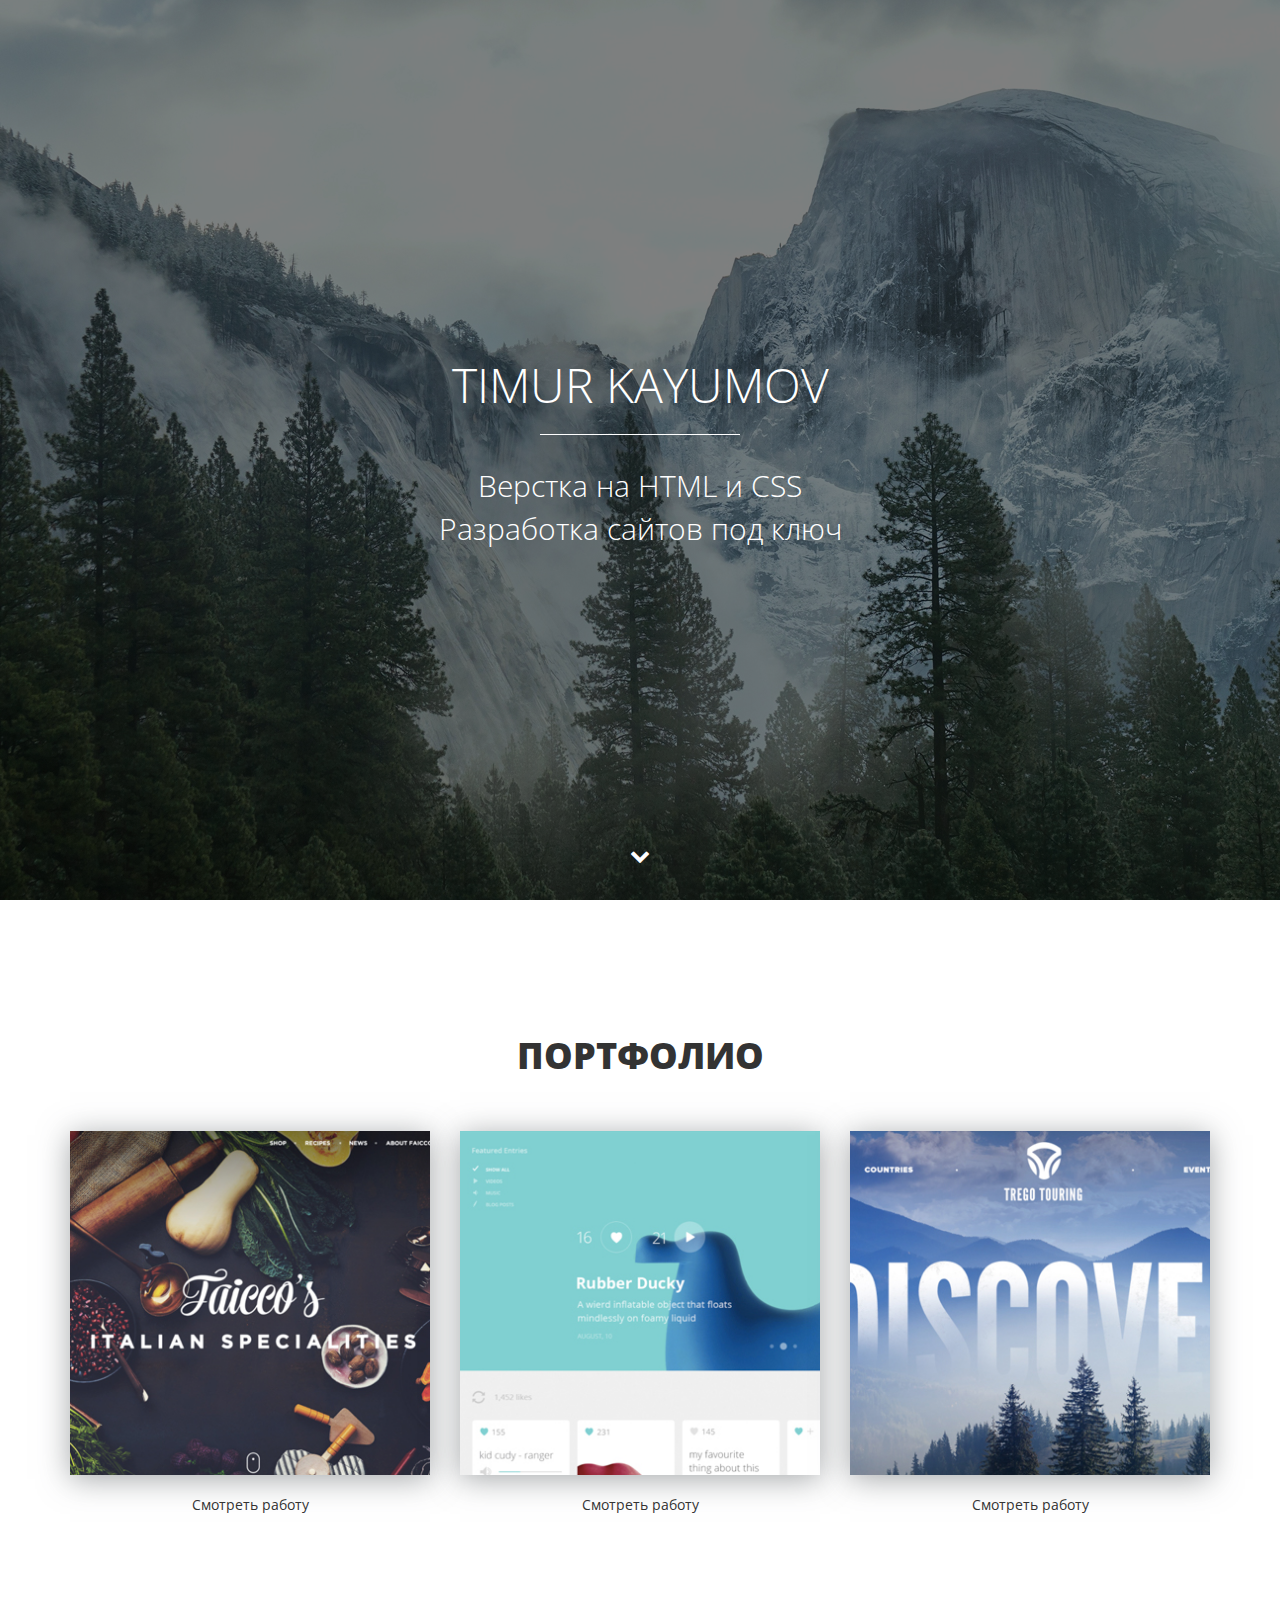
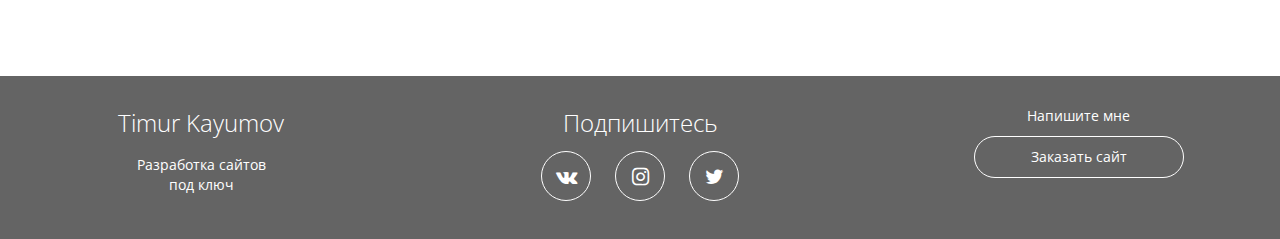
==== index.html @ f46b20b8 "Загрузка всех файлов и папок" ====
<!DOCTYPE html>
<html lang="ru">
  <head>
    <meta charset="utf-8">
    <meta http-equiv="X-UA-Compatible" content="IE=edge">
    <meta name="viewport" content="width=device-width, initial-scale=1">
    <!-- meta для соцсетей -->
    <meta property="og:url" content="">
    <meta property="og:type" content="website">
    <meta property="og:title" content="Тимур Каюмов - верстка сайтов на HTML и CSS">
    <meta property="og:image" content="">
    <meta property="og:description" content="Закажите разработку сайта без посредников от 5 990 рублей">
    <meta property="og:site_name" content="Портфолио верстальщика">
    <meta property="article:author" content="Тимур Каюмов">
    <!-- Заголовок сайта -->
    <title>Тимур Каюмов - Портфолио</title>
    <link rel="stylesheet" href="css/fontello.css">
    <link rel="stylesheet" href="css/fontello-embedded.css ">
    <link href="https://fonts.googleapis.com/css?family=Open+Sans:400,700&amp;subset=cyrillic" rel="stylesheet">
    <link href="css/bootstrap.min.css" rel="stylesheet">
    <link href="css/style.css" rel="stylesheet">
    <!-- Фавиконка -->
    <link rel="shortcut icon" type="image/x-icon" href="favicon.ico">
    <!--[if lt IE 9]>
      <script src="https://oss.maxcdn.com/html5shiv/3.7.3/html5shiv.min.js"></script>
      <script src="https://oss.maxcdn.com/respond/1.4.2/respond.min.js"></script>
    <![endif]-->
  </head>
  <body>
   <div class="main">
    <div class="main-overlay"></div>
     <div class="wrapper">
       <div class="main-header">
       <h1>Timur Kayumov</h1>
       <div class="main-line"></div>
       <p>Верстка на HTML и CSS <br>Разработка сайтов под ключ</p>
     </div>
     </div>
     <a class="main-down" href="#"><i class="icon-down"></i></a>
   </div>
    <div class="portfolio">
      <div class="container">
        <h2 class="section-header">Портфолио</h2>
        <div class="row">
          <div class="col-md-4">
            <div class="portfolio-block">
              <img src="img/portfolio/1.jpg" alt="Работа №1">
              <a data-toggle="modal" data-work='work-1' href="#work">Смотреть работу</a></div>
          </div>
          <div class="col-md-4">
            <div class="portfolio-block">
              <img src="img/portfolio/2.jpg" alt="Работа №2">
              <a data-toggle="modal" data-work='work-2' href="#work">Смотреть работу</a></div>
          </div>
          <div class="col-md-4">
            <div class="portfolio-block">
              <img src="img/portfolio/3.jpg" alt="Работа №3">
              <a data-toggle="modal" data-work='work-3' href="#work">Смотреть работу</a></div>
          </div>
        </div>
      </div>
    </div>

<div class="footer">
  <div class="container">
    <div class="row">
      <div class="col-md-3">
        <strong>Timur Kayumov</strong>
        <p>Разработка сайтов <br> под ключ</p>
      </div>
      <div class="col-md-6">
        <strong>Подпишитесь</strong>
        <div class="social-links">
          <a href="#"><i class="icon-vk"></i></a>
          <a href="#"><i class="icon-instagram"></i></a>
          <a href="#"><i class="icon-twitter"></i></a>
        </div>
      </div>
      <div class="col-md-3">
        <strrong>Напишите мне</strrong>
        <a href="https://vk.me/timon051098" class="offer-btn">Заказать сайт</a>
      </div>
    </div>
  </div>
</div>

<!-- Всплывающие окна -->

<div class="modal fade" id="work"role="dialog">
  <div class="modal-dialog" role="document">
    <div class="modal-content">
      <div class="modal-header">
        <button type="button" class="close" data-dismiss="modal" aria-label="Close"><span aria-hidden="true">&times;</span></button>
        <h4 class="modal-title">Описание проекта</h4>
      </div>
      <div class="modal-body">
        
      </div>
    </div>
  </div>
</div>


    <!-- jQuery (necessary for Bootstrap's JavaScript plugins) -->
    <script src="https://ajax.googleapis.com/ajax/libs/jquery/1.12.4/jquery.min.js"></script>
    <script src="js/bootstrap.min.js"></script>
    <script>
      $(function () {
        var link = $('a[data-toggle="modal"]');
        link.on ('click', function(event) {
          var work = $(this).attr('data-work');
          var modal = $('.modal');
          modal.find('.modal-body').load(work+'.html');
        });
      });
    </script>
  </body>
</html>
---- css/fontello-embedded.css ----
@font-face {
  font-family: 'fontello';
  src: url('../font/fontello.eot?77088580');
  src: url('../font/fontello.eot?77088580#iefix') format('embedded-opentype'),
       url('../font/fontello.svg?77088580#fontello') format('svg');
  font-weight: normal;
  font-style: normal;
}
@font-face {
  font-family: 'fontello';
  src: url('[data-uri]') format('woff'),
       url('[data-uri]') format('truetype');
}
/* Chrome hack: SVG is rendered more smooth in Windozze. 100% magic, uncomment if you need it. */
/* Note, that will break hinting! In other OS-es font will be not as sharp as it could be */
/*
@media screen and (-webkit-min-device-pixel-ratio:0) {
  @font-face {
    font-family: 'fontello';
    src: url('../font/fontello.svg?77088580#fontello') format('svg');
  }
}
*/
 
 [class^="icon-"]:before, [class*=" icon-"]:before {
  font-family: "fontello";
  font-style: normal;
  font-weight: normal;
  speak: none;
 
  display: inline-block;
  text-decoration: inherit;
  width: 1em;
  margin-right: .2em;
  text-align: center;
  /* opacity: .8; */
 
  /* For safety - reset parent styles, that can break glyph codes*/
  font-variant: normal;
  text-transform: none;
     
  /* fix buttons height, for twitter bootstrap */
  line-height: 1em;
 
  /* Animation center compensation - margins should be symmetric */
  /* remove if not needed */
  margin-left: .2em;
 
  /* you can be more comfortable with increased icons size */
  /* font-size: 120%; */
 
  /* Uncomment for 3D effect */
  /* text-shadow: 1px 1px 1px rgba(127, 127, 127, 0.3); */
}
.icon-down:before { content: '\e800'; } /* '' */
.icon-twitter:before { content: '\f099'; } /* '' */
.icon-instagram:before { content: '\f16d'; } /* '' */
.icon-vk:before { content: '\f189'; } /* '' */
---- css/style.css ----
body {
	font-family: 'Open Sans', sans-serif;
}
html {
	font-style: 10px;
}
a:active , a:visited, a:focus {
	outline: none;
	text-decoration: none;
}
.wrapper {
	display:table-cell;
	vertical-align:middle;
}
.main {
	position: relative;
	display:table;
	width: 100%;
	text-align: center;
	color: #fff;
	height: 100vh;
	background: #000 url(../img/main-bg.jpg) center center no-repeat;
}
.main-overlay{
	position: absolute;
	height: 100%;
	width: 100%;
	background-color: rgba(0,0,0,0.5);
}
.main-header{
	position: relative;
	z-index: 2;
}
.main p{
	font-size: 3rem;
	font-weight: 300;
}
.main h1{
	margin-bottom: 1.4rem;
	font-weight: 300;
	text-transform: uppercase;
	font-size: 4.8rem;
}

.main-line {
	margin: 0 auto;
	width: 200px;
	height: 1px;
	background-color: #fff;
}
.main-down {
	position: absolute;
	bottom: 2rem;
	display: inline-block;
	font-size: 2rem;
	width: 50px;
	height: 50px;
	border-radius: 50%;
	border: 1px solid transparent;
	line-height: 50px;
	left: 50%;
	margin-left: -25px;
	color:#fff;
	z-index: 4;
	transition: 0.2s;
}
.main-down:hover {
	color:#fff;
	border-color: #fff;
}

/*Секция с портфолио*/
.portfolio {
	padding: 10rem 0px;
	text-align: center;
}
.section-header {
	text-align: center;
	text-transform: uppercase;
	font-weight: 800;
	font-size: 3.6rem;
	margin-bottom: 5rem;
}
.portfolio img{
	width: 100%;
	max-width: 360px;
	box-shadow: 0px 4px 29px 0px rgba(87,92,97,0.54);
}
.portfolio a {
	display:block;
	margin: 2rem auto 6rem;
	color: #333;
	width: 17rem;
	border-bottom: 1px solid transparent;
}
.portfolio a:hover {
	text-decoration: none;
	border-bottom: 1px dotted #333; 
}

/*Footer*/

.footer {
	background-color: #646464;
	color: #fff;
	text-align: center;
	padding: 3rem 0px;
}
.footer strong {
	font-weight: 300;
	font-size: 2.4rem;
}
.social-links {
	margin-top: 1rem;
}
.social-links a{
	width: 5rem;
	height: 5rem;
	line-height: 5rem;
	display: inline-block;
	color: #fff;
	border: 1px solid #fff;
	border-radius: 50%;
	margin-left: 1rem;
	margin-right: 1rem;
	font-size: 2rem;
	transition: 0.2s;
}
.social-links a:hover {
	background-color: #fff;
	color: #646464;
}
.offer-btn {
	display: block;
	width: 80%;
	max-width: 300px;
	margin:1rem auto;
	border: 1px solid #fff;
	padding-top: 1rem;
	padding-bottom: 1rem; 
	color:#fff;
	border-radius: 100px;
	transition: 0.2s;
}
.offer-btn:hover {
	text-decoration: none;
	background: #fff;
	color: #646464;
}
.modal img {
	width: 100%;
}
.modal-title{
	font-weight: 800;
	font-size: 2rem;
}
.modal-btn {
	display: block;
	border: 3px solid #333;
	padding: 10px 20px;
	color:#333;
	border-radius: 5px;
}
.modal-btn:hover{
	background-color: #333;
	color:#fff;
	text-decoration: none;
}
.close {
	background-color: transparent;
	border: none;
	font-size: 2.5rem;
	position: absolute;
	right: 2rem;
	top: 1rem;
}
@media (min-width:0px;) and (max-width: 767px)
{html{
	font-size: 7px;
	}
	.footer strong {
		margin-top: 3rem 0 2rem;
		display: inline-block;
	}
}

@media (min-width:768px;) and (max-width: 991px) {
	.footer strong {
		margin:3rem 0 2rem;
		display: inline-block;
	}
}
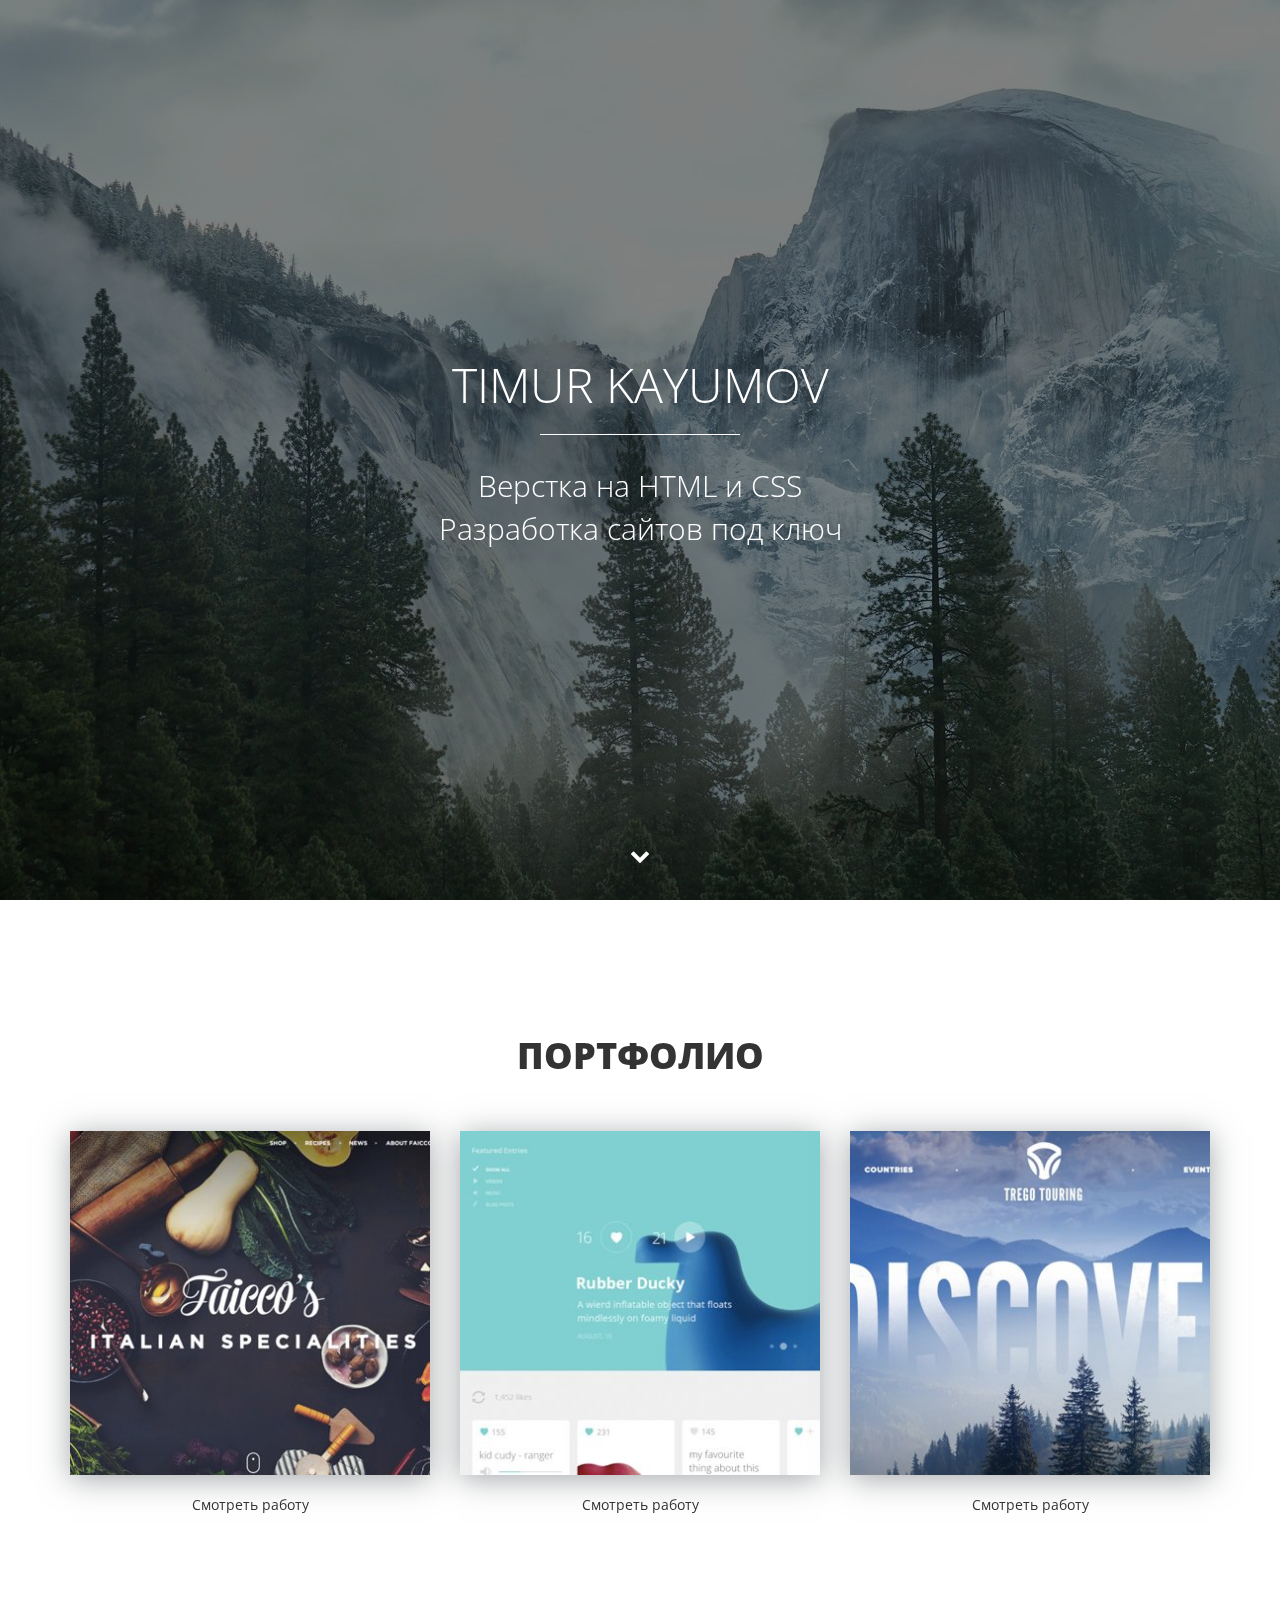
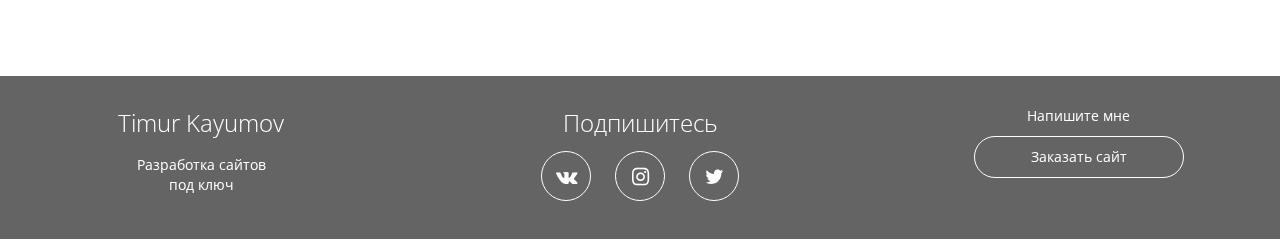
==== commit f8554d37: "Parallax index.html" ====
--- a/index.html
+++ b/index.html
@@ -27,7 +27,7 @@
     <![endif]-->
   </head>
   <body>
-   <div class="main">
+   <div class="main parallax-window" data-parallax="scroll" data-image-src="img/main-bg.jpg">
     <div class="main-overlay"></div>
      <div class="wrapper">
        <div class="main-header">
@@ -36,9 +36,9 @@
        <p>Верстка на HTML и CSS <br>Разработка сайтов под ключ</p>
      </div>
      </div>
-     <a class="main-down" href="#"><i class="icon-down"></i></a>
+     <a class="main-down" href="#portfolio"><i class="icon-down"></i></a>
    </div>
-    <div class="portfolio">
+    <div class="portfolio" id="portfolio">
       <div class="container">
         <h2 class="section-header">Портфолио</h2>
         <div class="row">
@@ -104,6 +104,7 @@
     <!-- jQuery (necessary for Bootstrap's JavaScript plugins) -->
     <script src="https://ajax.googleapis.com/ajax/libs/jquery/1.12.4/jquery.min.js"></script>
     <script src="js/bootstrap.min.js"></script>
+    <script src="js/parallax.min.js"></script>
     <script>
       $(function () {
         var link = $('a[data-toggle="modal"]');
@@ -114,5 +115,15 @@
         });
       });
     </script>
+    <script>
+      $(document).ready(function() {
+        $(".slowly").on("click",function(event){
+          event.preventDefault();
+          var id = $(this).attr('href'),
+          top = $(id).offset().top;
+          $('body,html').animate({scrollTop: top},800);
+        });
+        });
+    </script>
   </body>
 </html>--- a/css/style.css
+++ b/css/style.css
@@ -1,192 +1,34 @@
-body {
-	font-family: 'Open Sans', sans-serif;
-}
-html {
-	font-style: 10px;
-}
-a:active , a:visited, a:focus {
-	outline: none;
-	text-decoration: none;
-}
-.wrapper {
-	display:table-cell;
-	vertical-align:middle;
-}
-.main {
-	position: relative;
-	display:table;
-	width: 100%;
-	text-align: center;
-	color: #fff;
-	height: 100vh;
-	background: #000 url(../img/main-bg.jpg) center center no-repeat;
-}
-.main-overlay{
-	position: absolute;
-	height: 100%;
-	width: 100%;
-	background-color: rgba(0,0,0,0.5);
-}
-.main-header{
-	position: relative;
-	z-index: 2;
-}
-.main p{
-	font-size: 3rem;
-	font-weight: 300;
-}
-.main h1{
-	margin-bottom: 1.4rem;
-	font-weight: 300;
-	text-transform: uppercase;
-	font-size: 4.8rem;
-}
-
-.main-line {
-	margin: 0 auto;
-	width: 200px;
-	height: 1px;
-	background-color: #fff;
-}
-.main-down {
-	position: absolute;
-	bottom: 2rem;
-	display: inline-block;
-	font-size: 2rem;
-	width: 50px;
-	height: 50px;
-	border-radius: 50%;
-	border: 1px solid transparent;
-	line-height: 50px;
-	left: 50%;
-	margin-left: -25px;
-	color:#fff;
-	z-index: 4;
-	transition: 0.2s;
-}
-.main-down:hover {
-	color:#fff;
-	border-color: #fff;
-}
-
-/*Секция с портфолио*/
-.portfolio {
-	padding: 10rem 0px;
-	text-align: center;
-}
-.section-header {
-	text-align: center;
-	text-transform: uppercase;
-	font-weight: 800;
-	font-size: 3.6rem;
-	margin-bottom: 5rem;
-}
-.portfolio img{
-	width: 100%;
-	max-width: 360px;
-	box-shadow: 0px 4px 29px 0px rgba(87,92,97,0.54);
-}
-.portfolio a {
-	display:block;
-	margin: 2rem auto 6rem;
-	color: #333;
-	width: 17rem;
-	border-bottom: 1px solid transparent;
-}
-.portfolio a:hover {
-	text-decoration: none;
-	border-bottom: 1px dotted #333; 
-}
-
-/*Footer*/
-
-.footer {
-	background-color: #646464;
-	color: #fff;
-	text-align: center;
-	padding: 3rem 0px;
-}
-.footer strong {
-	font-weight: 300;
-	font-size: 2.4rem;
-}
-.social-links {
-	margin-top: 1rem;
-}
-.social-links a{
-	width: 5rem;
-	height: 5rem;
-	line-height: 5rem;
-	display: inline-block;
-	color: #fff;
-	border: 1px solid #fff;
-	border-radius: 50%;
-	margin-left: 1rem;
-	margin-right: 1rem;
-	font-size: 2rem;
-	transition: 0.2s;
-}
-.social-links a:hover {
-	background-color: #fff;
-	color: #646464;
-}
-.offer-btn {
-	display: block;
-	width: 80%;
-	max-width: 300px;
-	margin:1rem auto;
-	border: 1px solid #fff;
-	padding-top: 1rem;
-	padding-bottom: 1rem; 
-	color:#fff;
-	border-radius: 100px;
-	transition: 0.2s;
-}
-.offer-btn:hover {
-	text-decoration: none;
-	background: #fff;
-	color: #646464;
-}
-.modal img {
-	width: 100%;
-}
-.modal-title{
-	font-weight: 800;
-	font-size: 2rem;
-}
-.modal-btn {
-	display: block;
-	border: 3px solid #333;
-	padding: 10px 20px;
-	color:#333;
-	border-radius: 5px;
-}
-.modal-btn:hover{
-	background-color: #333;
-	color:#fff;
-	text-decoration: none;
-}
-.close {
-	background-color: transparent;
-	border: none;
-	font-size: 2.5rem;
-	position: absolute;
-	right: 2rem;
-	top: 1rem;
-}
-@media (min-width:0px;) and (max-width: 767px)
-{html{
-	font-size: 7px;
-	}
-	.footer strong {
-		margin-top: 3rem 0 2rem;
-		display: inline-block;
-	}
-}
-
-@media (min-width:768px;) and (max-width: 991px) {
-	.footer strong {
-		margin:3rem 0 2rem;
-		display: inline-block;
-	}
+body{font-family:'Open Sans', sans-serif;}
+html{font-style:10px;}
+a:active , a:visited, a:focus{outline:none;text-decoration:none;}
+.wrapper{display:table-cell;vertical-align:middle;}
+.main{position:relative;display:table;width:100%;text-align:center;color:#fff;height:100vh;background:#000 url(../img/main-bg.jpg) center center no-repeat;}
+.main-overlay{position:absolute;height:100%;width:100%;background-color:rgba(0,0,0,0.5);}
+.main-header{position:relative;z-index:2;}
+.main p{font-size:3rem;font-weight:300;}
+.main h1{margin-bottom:1.4rem;font-weight:300;text-transform:uppercase;font-size:4.8rem;}
+.main-line{margin:0 auto;width:200px;height:1px;background-color:#fff;}
+.main-down{position:absolute;bottom:2rem;display:inline-block;font-size:2rem;width:50px;height:50px;border-radius:50%;border:1px solid transparent;line-height:50px;left:50%;margin-left:-25px;color:#fff;z-index:4;transition:0.2s;}
+.main-down:hover{color:#fff;border-color:#fff;}
+.portfolio{padding:10rem 0px;text-align:center;}
+.section-header{text-align:center;text-transform:uppercase;font-weight:800;font-size:3.6rem;margin-bottom:5rem;}
+.portfolio img{width:100%;max-width:360px;box-shadow:0px 4px 29px 0px rgba(87,92,97,0.54);}
+.portfolio a{display:block;margin:2rem auto 6rem;color:#333;width:17rem;border-bottom:1px solid transparent;}
+.portfolio a:hover{text-decoration:none;border-bottom:1px dotted #333;}
+.footer{background-color:#646464;color:#fff;text-align:center;padding:3rem 0px;}
+.footer strong{font-weight:300;font-size:2.4rem;}
+.social-links{margin-top:1rem;}
+.social-links a{width:5rem;height:5rem;line-height:5rem;display:inline-block;color:#fff;border:1px solid #fff;border-radius:50%;margin-left:1rem;margin-right:1rem;font-size:2rem;transition:0.2s;}
+.social-links a:hover{background-color:#fff;color:#646464;}
+.offer-btn{display:block;width:80%;max-width:300px;margin:1rem auto;border:1px solid #fff;padding-top:1rem;padding-bottom:1rem;color:#fff;border-radius:100px;transition:0.2s;}
+.offer-btn:hover{text-decoration:none;background:#fff;color:#646464;}
+.modal img{width:100%;}
+.modal-title{font-weight:800;font-size:2rem;}
+.modal-btn{display:block;border:3px solid #333;padding:10px 20px;color:#333;border-radius:5px;}
+.modal-btn:hover{background-color:#333;color:#fff;text-decoration:none;}
+.close{background-color:transparent;border:none;font-size:2.5rem;position:absolute;right:2rem;top:1rem;}
+@media (min-width:0px;) and (max-width:767px){html{font-size:7px;}
+.footer strong{margin-top:3rem 0 2rem;display:inline-block;}
+}
+@media (min-width:768px;) and (max-width:991px){.footer strong{margin:3rem 0 2rem;display:inline-block;}
 }